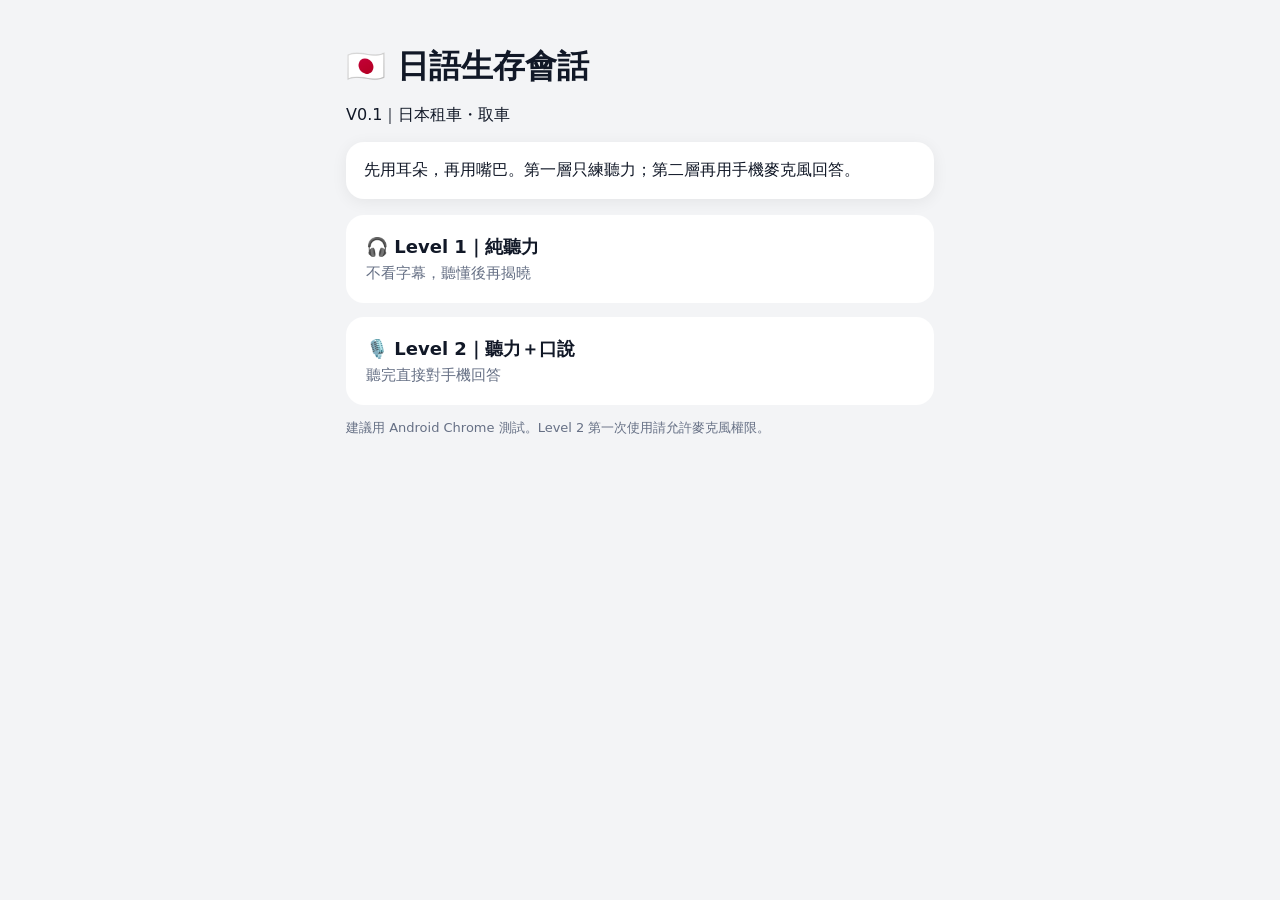
==== index.html @ bae82ac3 "Add files via upload" ====
<!doctype html><html lang="zh-Hant"><head><meta charset="utf-8"><meta name="viewport" content="width=device-width,initial-scale=1,viewport-fit=cover"><link rel="manifest" href="manifest.webmanifest"><link rel="stylesheet" href="style.css"><title>日語生存會話</title></head><body><main><h1>🇯🇵 日語生存會話</h1><p>V0.1｜日本租車・取車</p><div class="card">先用耳朵，再用嘴巴。第一層只練聽力；第二層再用手機麥克風回答。</div><a href="practice.html?mode=listen">🎧 Level 1｜純聽力<small>不看字幕，聽懂後再揭曉</small></a><a href="practice.html?mode=speak">🎙️ Level 2｜聽力＋口說<small>聽完直接對手機回答</small></a><p class="note">建議用 Android Chrome 測試。Level 2 第一次使用請允許麥克風權限。</p></main><script>if('serviceWorker'in navigator)navigator.serviceWorker.register('./sw.js')</script></body></html>
---- style.css ----
*{box-sizing:border-box}body{margin:0;background:#f3f4f6;color:#111827;font-family:system-ui,-apple-system,sans-serif}main{max-width:620px;margin:auto;padding:24px 16px}h1{margin-bottom:4px}.card,.phone{background:#fff;border-radius:18px;padding:18px;margin:16px 0;box-shadow:0 3px 16px #00000010}a{display:block;background:#fff;color:#111827;text-decoration:none;border-radius:18px;padding:20px;margin:14px 0;font-size:18px;font-weight:800}a small{display:block;color:#667085;font-weight:400;margin-top:5px}.note{color:#667085;font-size:13px}.phone{background:#111827;color:#fff;text-align:center;border-radius:28px}.play{width:88px;height:88px;border:0;border-radius:50%;font-size:32px;margin:20px}.phone button:not(.play){padding:10px;border:0;border-radius:10px}button{padding:11px 14px;border:1px solid #d0d5dd;border-radius:11px;background:#fff;font-weight:700}.mic{width:100%;background:#dc2626;color:#fff;border:0;padding:15px}.hidden{display:none}.nav{display:grid;grid-template-columns:1fr 1fr;gap:10px;margin-top:20px}.nav button:last-child{background:#175cd3;color:#fff;border:0}#ja{font-size:21px;line-height:1.7}
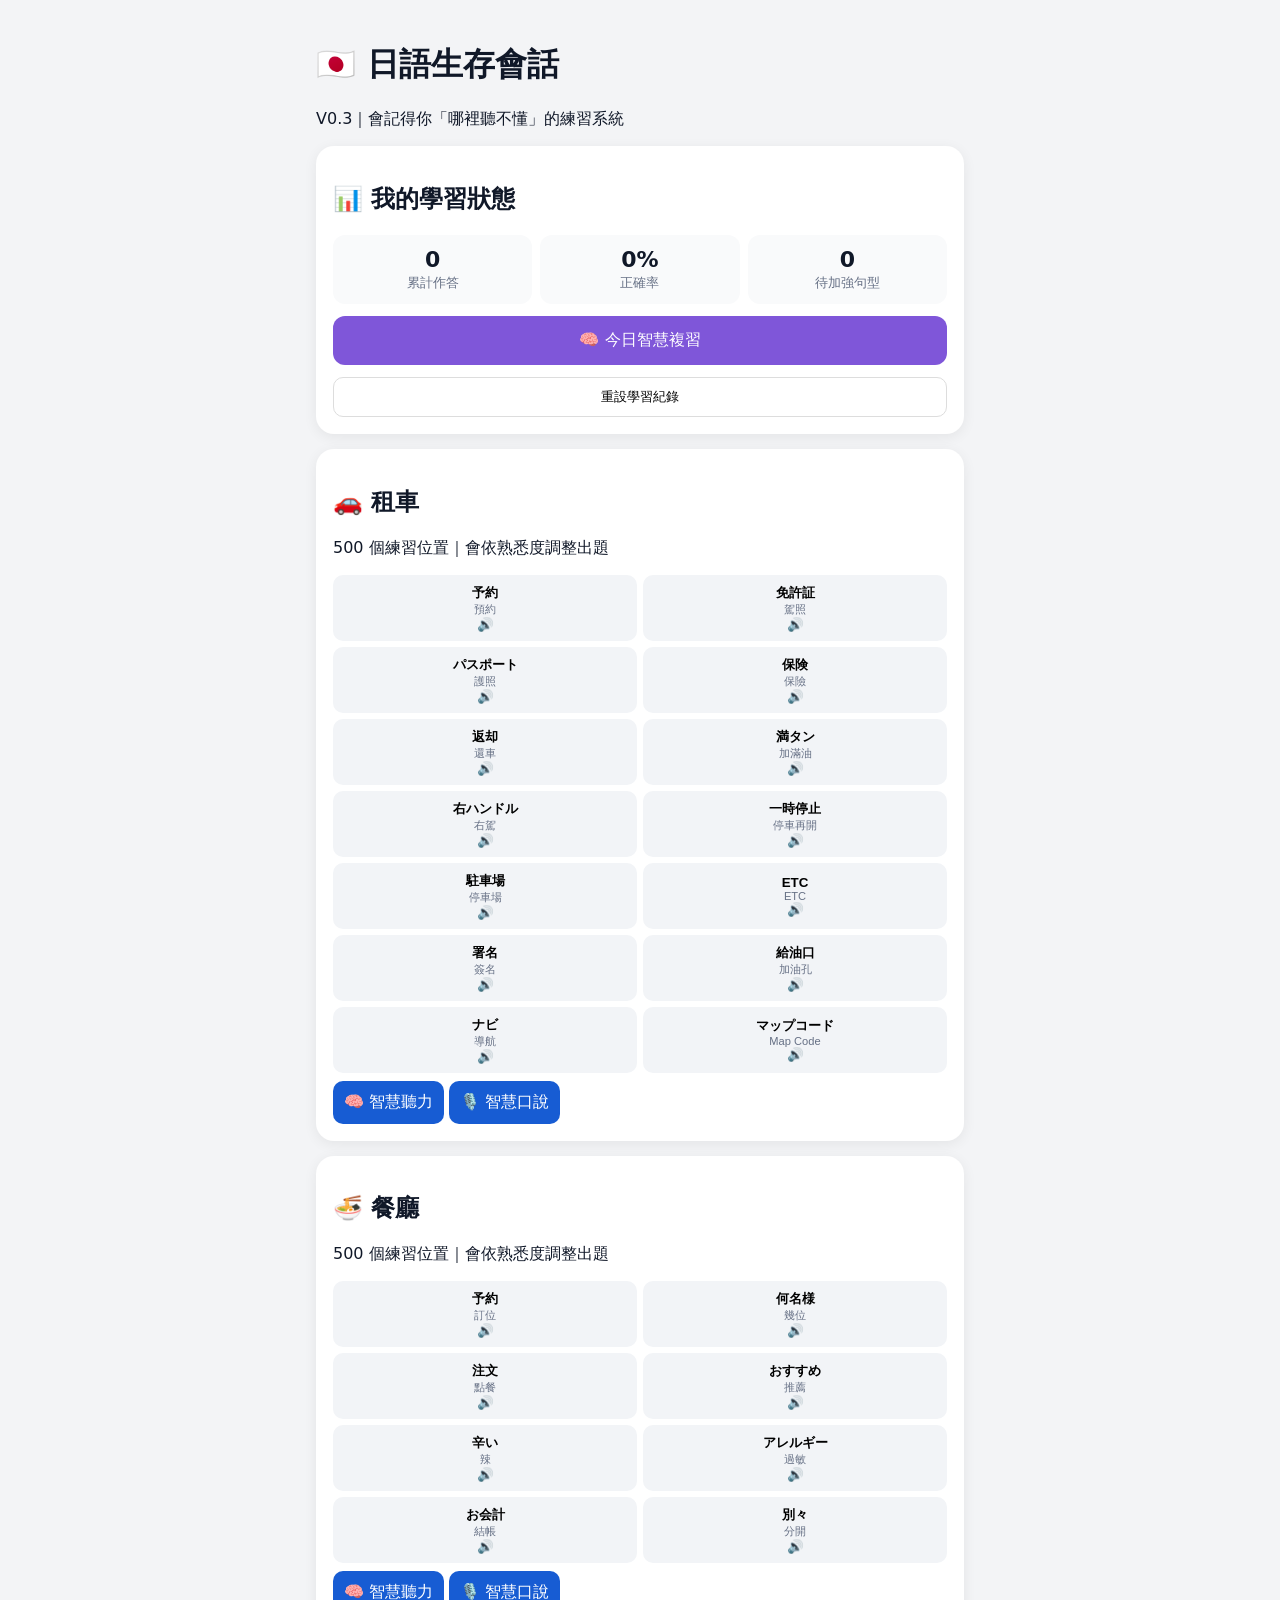
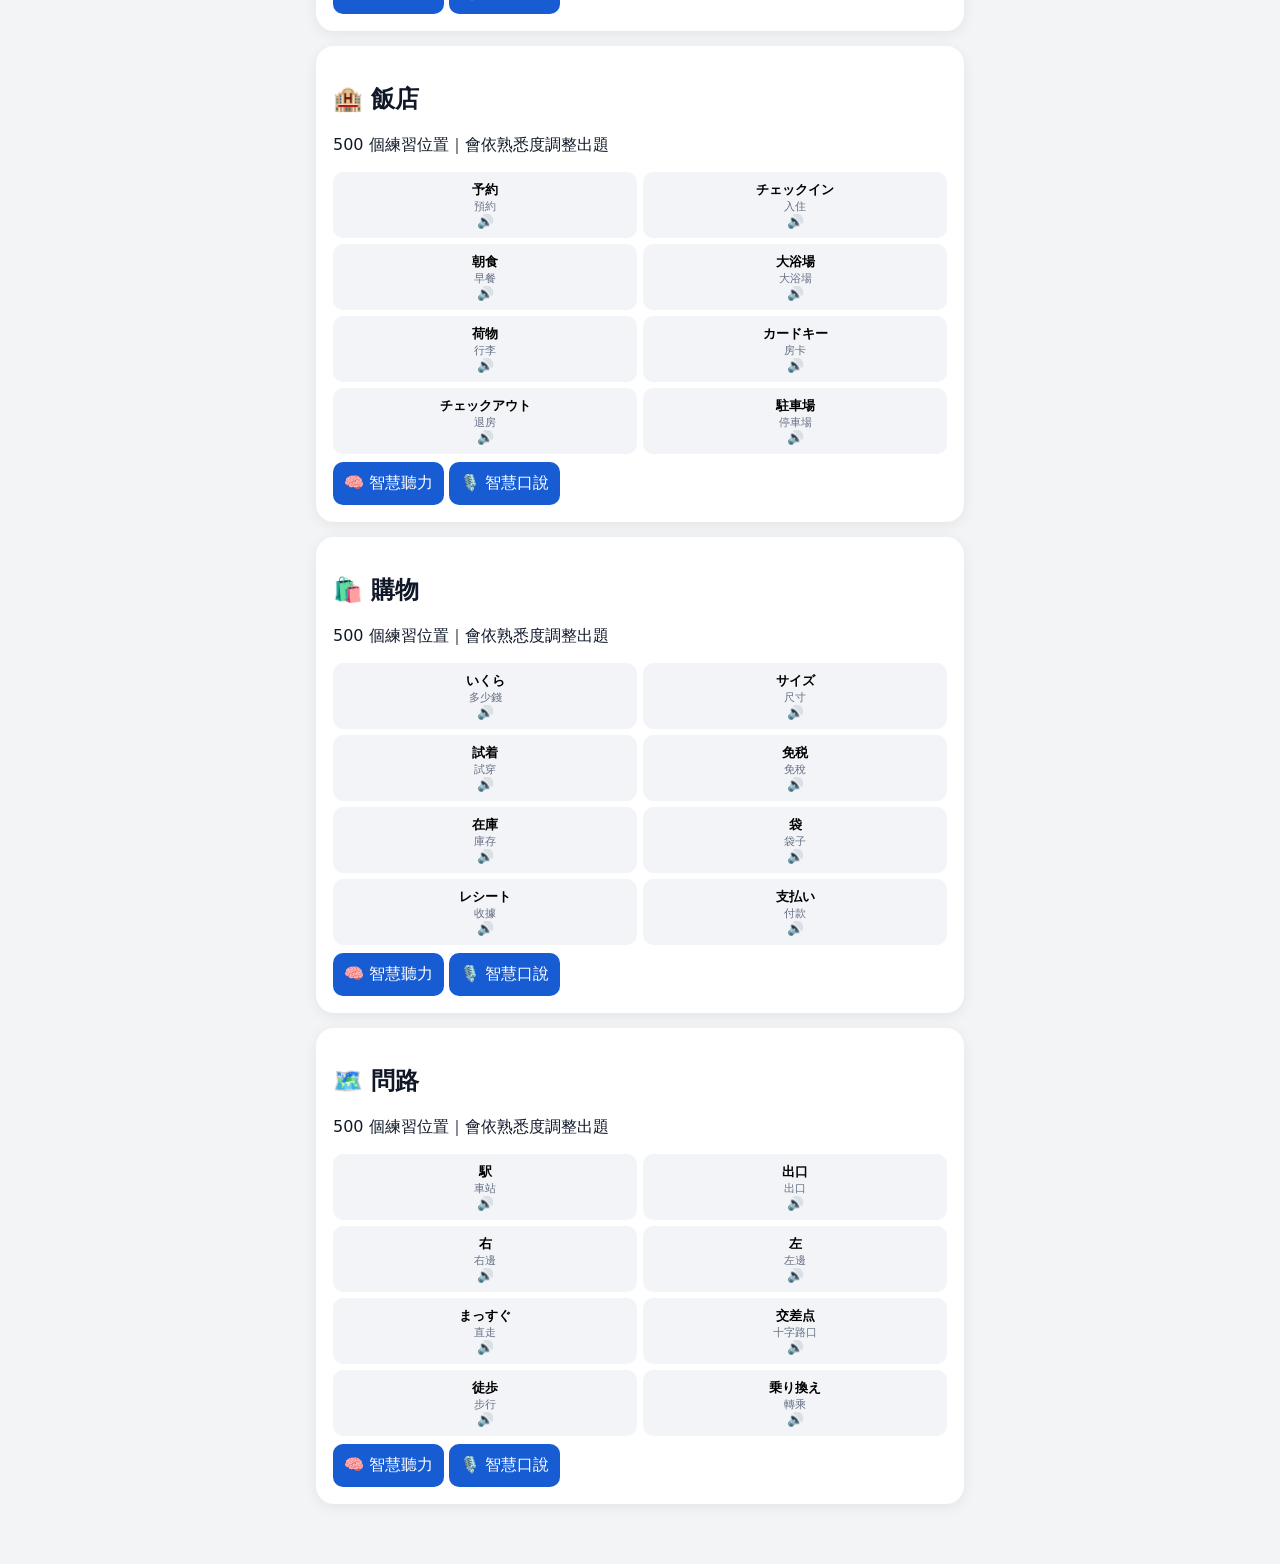
==== commit 1b222232: "Add files via upload" ====
--- a/index.html
+++ b/index.html
@@ -1 +1 @@
-<!doctype html><html lang="zh-Hant"><head><meta charset="utf-8"><meta name="viewport" content="width=device-width,initial-scale=1,viewport-fit=cover"><link rel="manifest" href="manifest.webmanifest"><link rel="stylesheet" href="style.css"><title>日語生存會話</title></head><body><main><h1>🇯🇵 日語生存會話</h1><p>V0.1｜日本租車・取車</p><div class="card">先用耳朵，再用嘴巴。第一層只練聽力；第二層再用手機麥克風回答。</div><a href="practice.html?mode=listen">🎧 Level 1｜純聽力<small>不看字幕，聽懂後再揭曉</small></a><a href="practice.html?mode=speak">🎙️ Level 2｜聽力＋口說<small>聽完直接對手機回答</small></a><p class="note">建議用 Android Chrome 測試。Level 2 第一次使用請允許麥克風權限。</p></main><script>if('serviceWorker'in navigator)navigator.serviceWorker.register('./sw.js')</script></body></html>+<!doctype html><html lang=zh-Hant><head><meta charset=utf-8><meta name=viewport content="width=device-width,initial-scale=1,viewport-fit=cover"><meta name=theme-color content="#111827"><link rel=manifest href=manifest.webmanifest><link rel=stylesheet href=style.css><title>日語生存會話</title></head><body><main><h1>🇯🇵 日語生存會話</h1><p>V0.3｜會記得你「哪裡聽不懂」的練習系統</p><section class="card dash"><h2>📊 我的學習狀態</h2><div id=stats></div><a class=review href="practice.html?cat=all&mode=listen&smart=1">🧠 今日智慧複習</a><button id=reset>重設學習紀錄</button></section><div id=cats></div></main><script src=app.js></script></body></html>
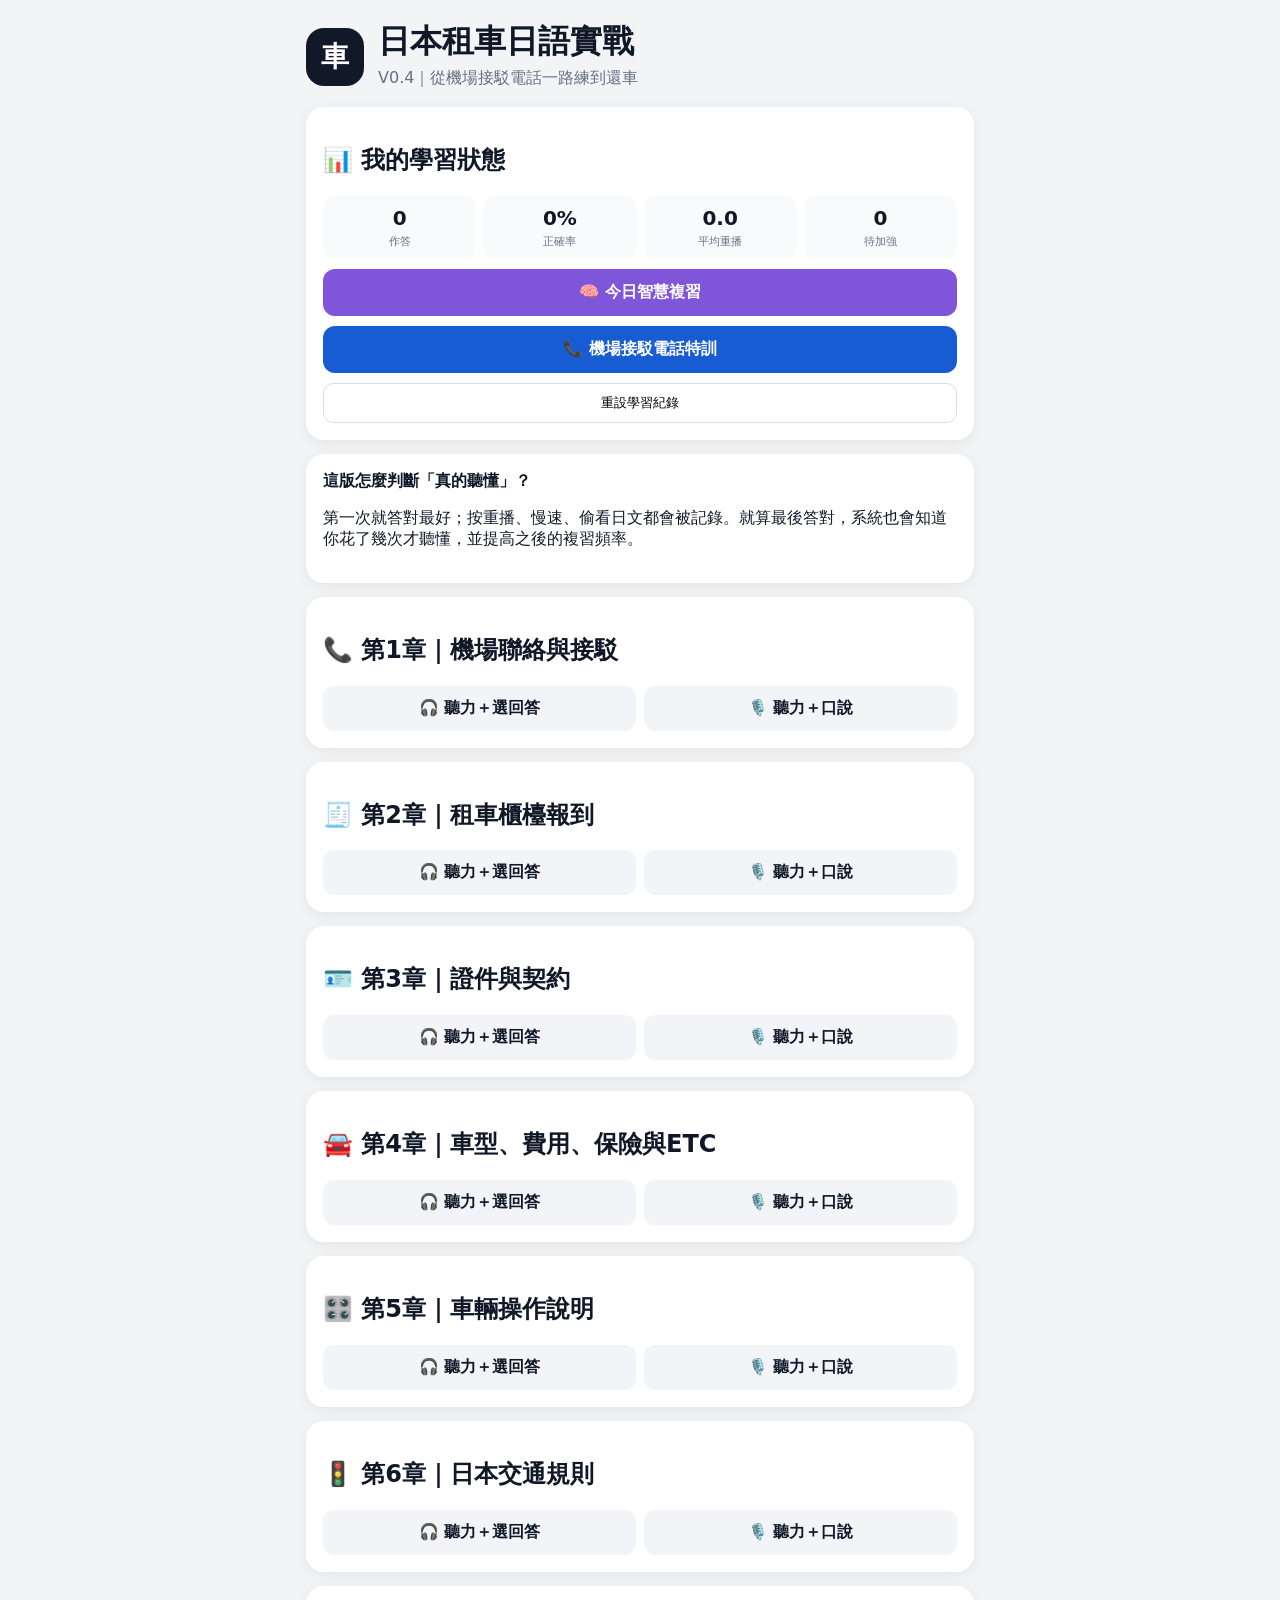
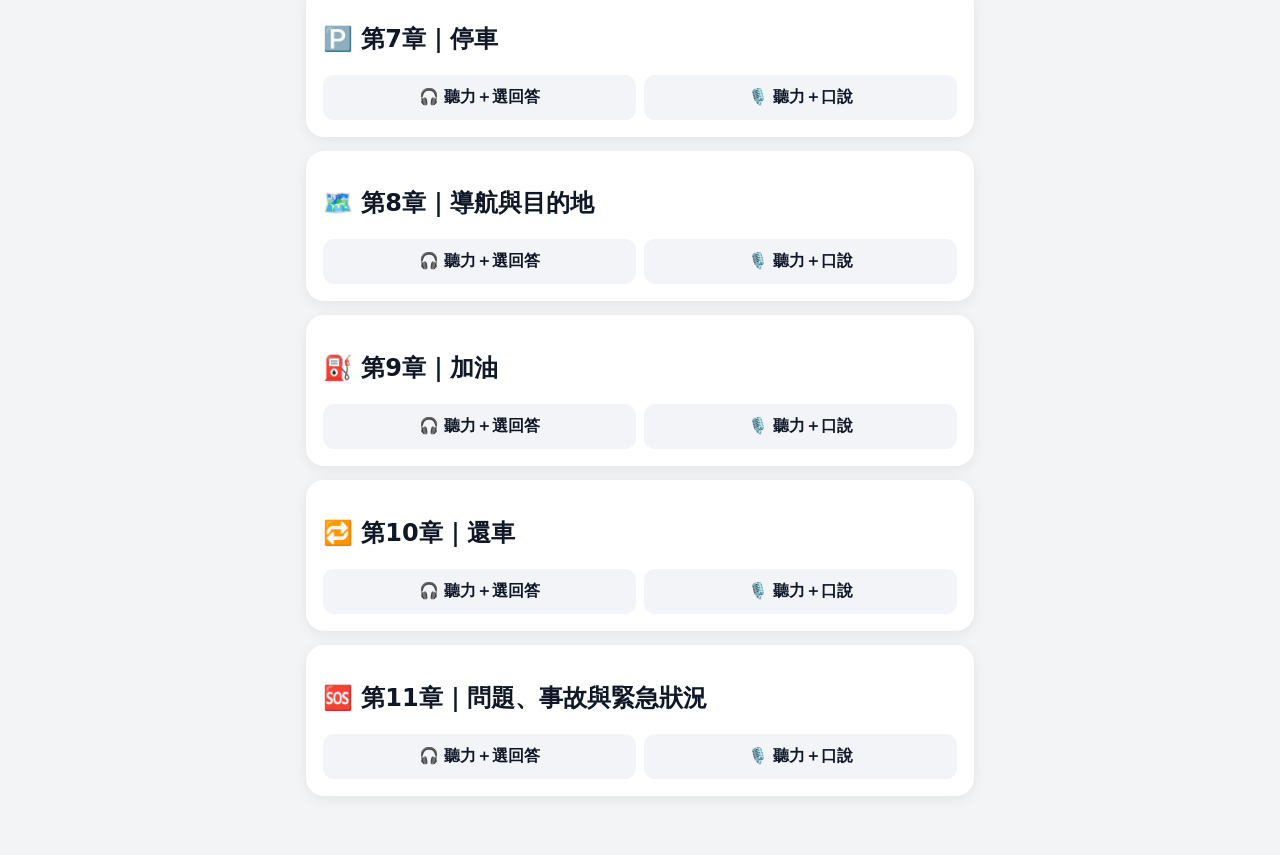
==== commit 4dc39044: "Add files via upload" ====
--- a/index.html
+++ b/index.html
@@ -1 +1 @@
-<!doctype html><html lang=zh-Hant><head><meta charset=utf-8><meta name=viewport content="width=device-width,initial-scale=1,viewport-fit=cover"><meta name=theme-color content="#111827"><link rel=manifest href=manifest.webmanifest><link rel=stylesheet href=style.css><title>日語生存會話</title></head><body><main><h1>🇯🇵 日語生存會話</h1><p>V0.3｜會記得你「哪裡聽不懂」的練習系統</p><section class="card dash"><h2>📊 我的學習狀態</h2><div id=stats></div><a class=review href="practice.html?cat=all&mode=listen&smart=1">🧠 今日智慧複習</a><button id=reset>重設學習紀錄</button></section><div id=cats></div></main><script src=app.js></script></body></html>+<!doctype html><html lang="zh-Hant"><head><meta charset="utf-8"><meta name="viewport" content="width=device-width,initial-scale=1,viewport-fit=cover"><meta name="theme-color" content="#111827"><link rel="manifest" href="manifest.webmanifest"><link rel="stylesheet" href="style.css"><title>日本租車日語實戰</title></head><body><main><div class="hero"><span>車</span><div><h1>日本租車日語實戰</h1><p>V0.4｜從機場接駁電話一路練到還車</p></div></div><section class="card dash"><h2>📊 我的學習狀態</h2><div id="stats"></div><a class="review" href="practice.html?chapter=all&mode=listen&smart=1">🧠 今日智慧複習</a><a class="review secondary" href="practice.html?chapter=airport&mode=listen&smart=1&phone=1">📞 機場接駁電話特訓</a><button id="reset">重設學習紀錄</button></section><section class="card"><b>這版怎麼判斷「真的聽懂」？</b><p>第一次就答對最好；按重播、慢速、偷看日文都會被記錄。就算最後答對，系統也會知道你花了幾次才聽懂，並提高之後的複習頻率。</p></section><div id="chapters"></div></main><script src="app.js"></script></body></html>
--- a/style.css
+++ b/style.css
@@ -0,0 +1 @@
+*{box-sizing:border-box}body{margin:0;background:#f3f4f6;color:#101828;font-family:system-ui,-apple-system,sans-serif}main{max-width:700px;margin:auto;padding:20px 16px 45px}.hero{display:flex;gap:14px;align-items:center}.hero>span{width:58px;height:58px;border-radius:18px;background:#111827;color:#fff;display:grid;place-items:center;font-size:28px;font-weight:900}.hero h1{margin:0}.hero p{margin:4px 0;color:#667085}.card{background:#fff;border-radius:18px;padding:17px;margin:14px 0;box-shadow:0 3px 14px #0001}.dash #stats{display:grid;grid-template-columns:repeat(4,1fr);gap:7px}.stat{background:#f9fafb;padding:10px 4px;border-radius:12px;text-align:center}.stat b{display:block;font-size:20px}.stat small{font-size:11px;color:#667085}.review{display:block;text-align:center;background:#7f56d9;color:white;text-decoration:none;padding:13px;border-radius:12px;margin:10px 0;font-weight:800}.review.secondary{background:#175cd3}.dash>button{width:100%;padding:10px;border:1px solid #ddd;background:white;border-radius:10px}.actions{display:grid;grid-template-columns:1fr 1fr;gap:8px}.actions a{padding:12px;border-radius:11px;background:#f2f4f7;text-decoration:none;text-align:center;color:#101828;font-weight:750}header{position:sticky;top:0;background:#fff;border-bottom:1px solid #e5e7eb;padding:10px 14px;display:flex;gap:10px;align-items:center;z-index:5}header>button{width:42px;height:42px;border:0;border-radius:11px;background:#f2f4f7;font-size:20px}header>div{display:flex;flex-direction:column}header small{color:#667085}.practice{padding-top:14px}.chip{display:inline-block;background:#eef4ff;color:#3538cd;border-radius:20px;padding:7px 11px;font-size:12px;font-weight:700}.phone{background:#111827;color:white;border-radius:28px;text-align:center;padding:22px 16px;margin:14px 0}.play{width:90px;height:90px;border:0;border-radius:50%;font-size:33px;margin:18px}.controls{display:flex;justify-content:center;gap:9px}.controls button{border:0;border-radius:11px;padding:10px 13px;background:#344054;color:white}.choice{width:100%;text-align:left;padding:13px 12px;border:1px solid #e4e7ec;background:white;border-radius:12px;margin:7px 0;font-size:16px}.choice.ok,.choice.right{background:#ecfdf3;border-color:#75e0a7}.choice.bad{background:#fef3f2;border-color:#fda29b}.wide{width:100%;border:1px solid #d0d5dd;background:#fff;border-radius:12px;padding:11px;margin-top:9px;font-weight:750}.ja{font-size:21px;line-height:1.7;font-weight:750;margin-top:13px}.zh{color:#475467;margin-top:7px;line-height:1.6}.keys{background:#fff7ed;color:#9a3412;padding:9px;border-radius:10px;margin-top:10px}.hidden{display:none!important}.good,.warn{padding:11px;border-radius:10px;margin-top:9px;line-height:1.55}.good{background:#ecfdf3;color:#027a48}.warn{background:#fffaeb;color:#b54708}.mic{width:100%;border:0;background:#dc2626;color:white;border-radius:14px;padding:15px;font-weight:800}#heard{background:#f9fafb;padding:12px;border-radius:10px;margin:10px 0;color:#475467}.sample{font-size:18px;line-height:1.7;padding:10px 3px}.metrics{font-size:12px;color:#667085;text-align:center;padding:8px}.next{width:100%;border:0;background:#175cd3;color:white;border-radius:13px;padding:14px;font-weight:800;font-size:16px}@media(max-width:520px){.dash #stats{grid-template-columns:repeat(2,1fr)}.actions{grid-template-columns:1fr}}
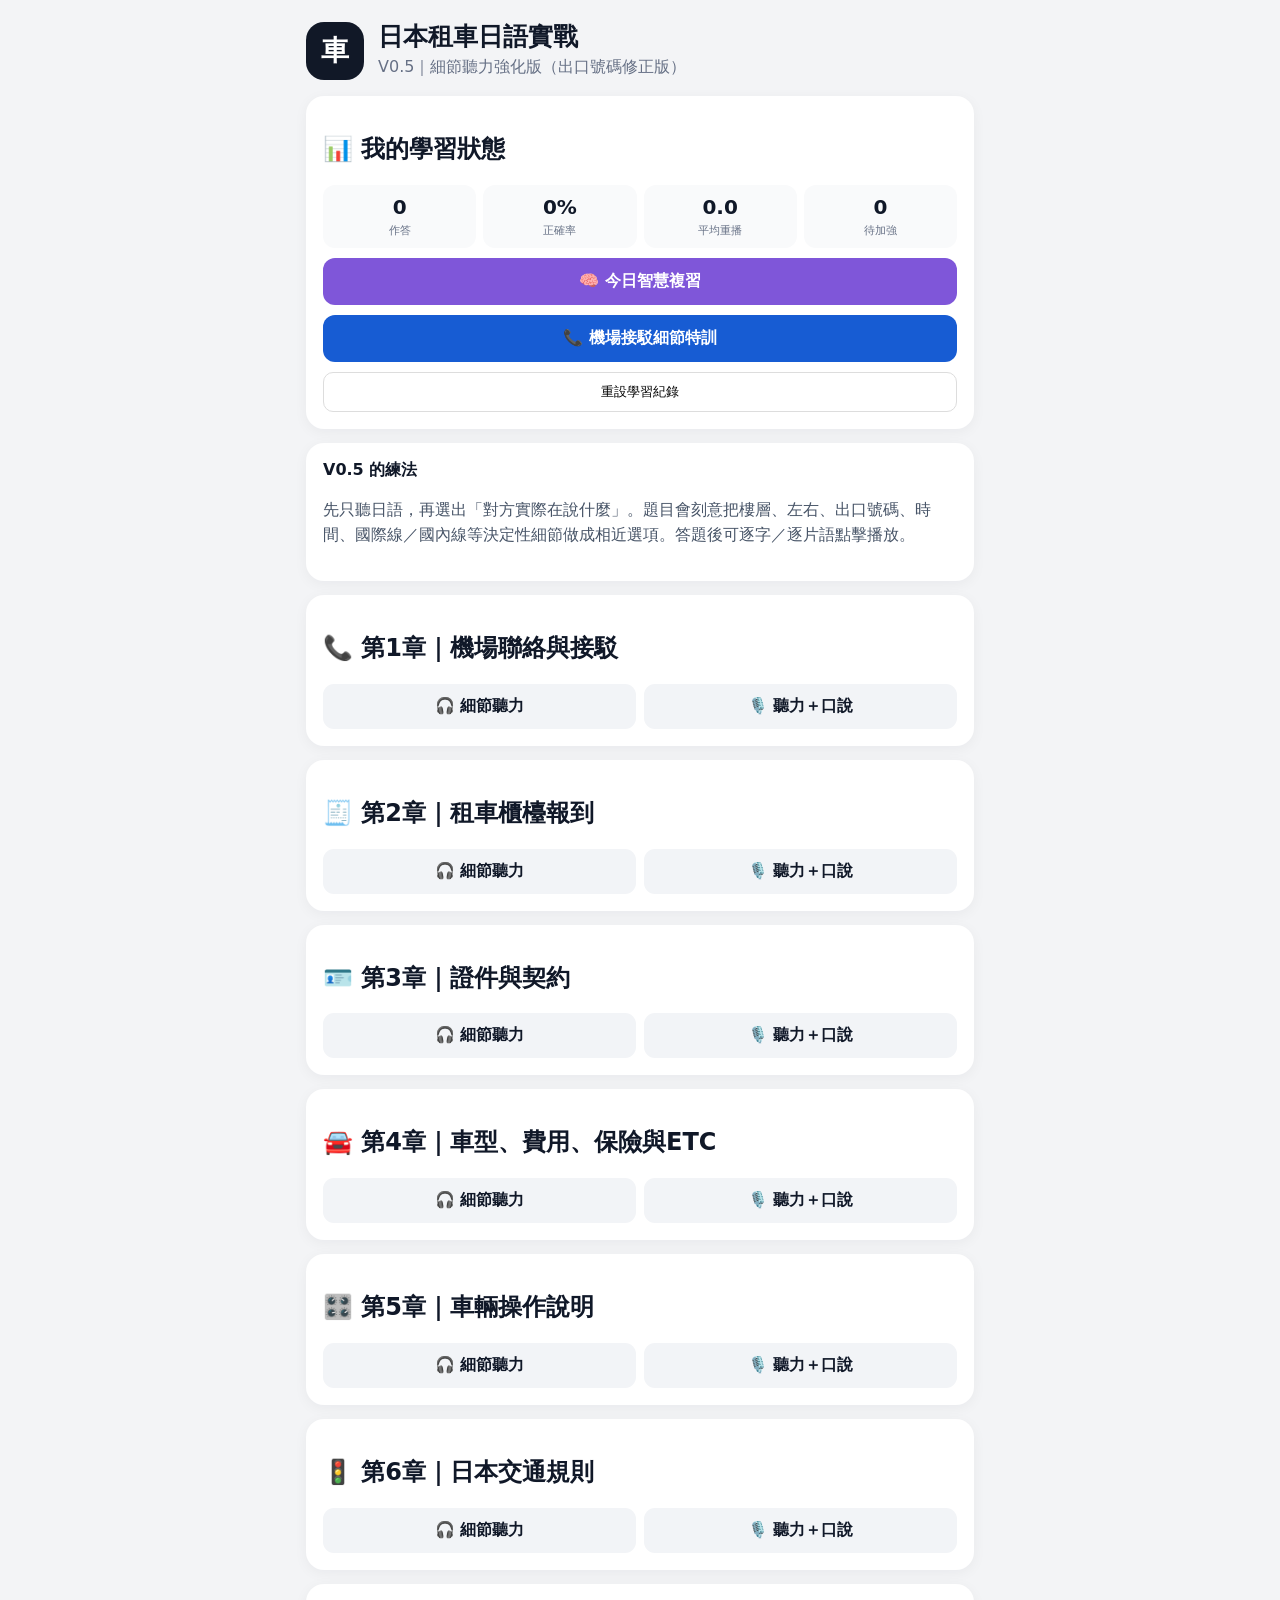
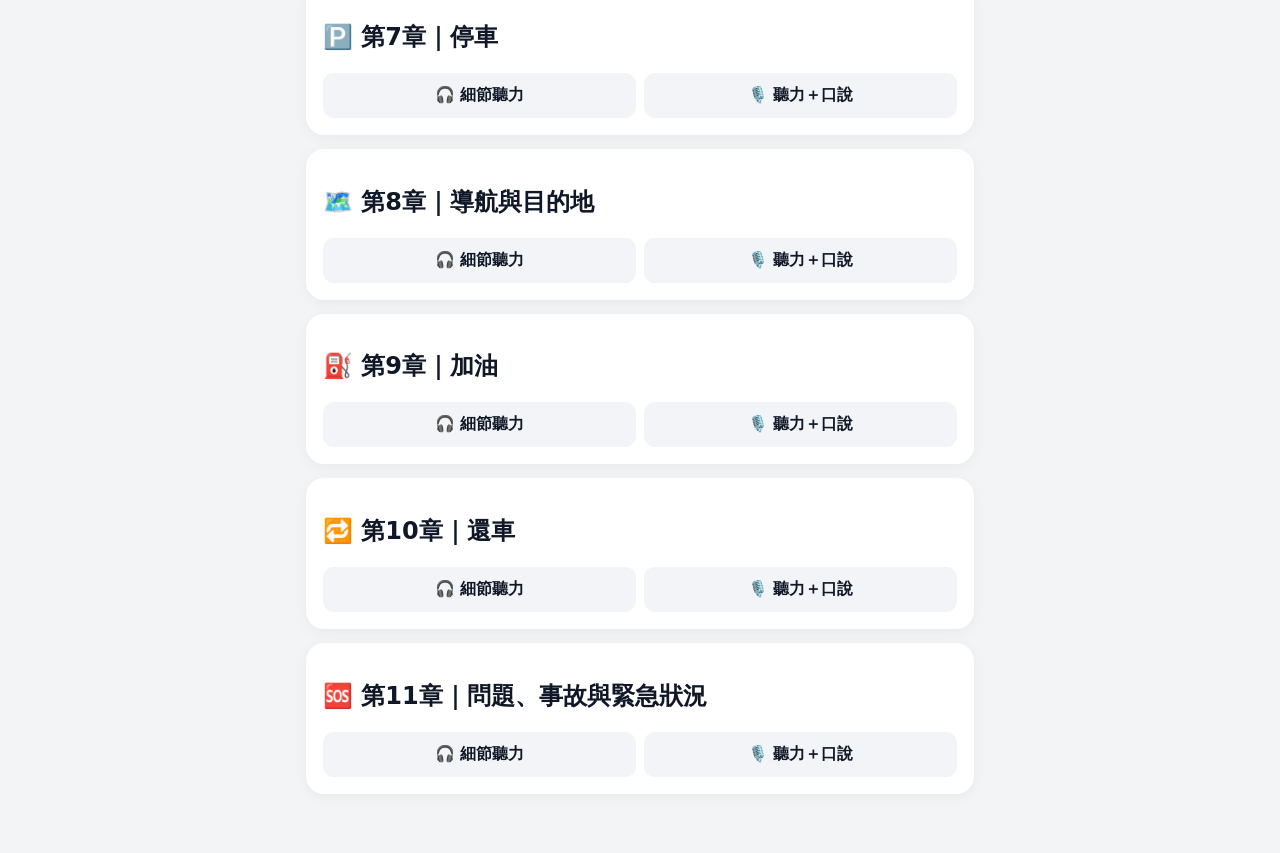
==== commit 26689732: "Add files via upload" ====
--- a/index.html
+++ b/index.html
@@ -1 +1 @@
-<!doctype html><html lang="zh-Hant"><head><meta charset="utf-8"><meta name="viewport" content="width=device-width,initial-scale=1,viewport-fit=cover"><meta name="theme-color" content="#111827"><link rel="manifest" href="manifest.webmanifest"><link rel="stylesheet" href="style.css"><title>日本租車日語實戰</title></head><body><main><div class="hero"><span>車</span><div><h1>日本租車日語實戰</h1><p>V0.4｜從機場接駁電話一路練到還車</p></div></div><section class="card dash"><h2>📊 我的學習狀態</h2><div id="stats"></div><a class="review" href="practice.html?chapter=all&mode=listen&smart=1">🧠 今日智慧複習</a><a class="review secondary" href="practice.html?chapter=airport&mode=listen&smart=1&phone=1">📞 機場接駁電話特訓</a><button id="reset">重設學習紀錄</button></section><section class="card"><b>這版怎麼判斷「真的聽懂」？</b><p>第一次就答對最好；按重播、慢速、偷看日文都會被記錄。就算最後答對，系統也會知道你花了幾次才聽懂，並提高之後的複習頻率。</p></section><div id="chapters"></div></main><script src="app.js"></script></body></html>+<!doctype html><html lang="zh-Hant"><head><meta charset="utf-8"><meta name="viewport" content="width=device-width,initial-scale=1,viewport-fit=cover"><meta name="theme-color" content="#111827"><link rel="manifest" href="manifest.webmanifest"><link rel="stylesheet" href="style.css"><title>日本租車日語實戰</title></head><body><main><div class="hero"><span>車</span><div><h1>日本租車日語實戰</h1><p>V0.5｜細節聽力強化版（出口號碼修正版）</p></div></div><section class="card dash"><h2>📊 我的學習狀態</h2><div id="stats"></div><a class="review" href="practice.html?chapter=all&mode=listen&smart=1">🧠 今日智慧複習</a><a class="review secondary" href="practice.html?chapter=airport&mode=listen&smart=1&phone=1">📞 機場接駁細節特訓</a><button id="reset">重設學習紀錄</button></section><section class="card"><b>V0.5 的練法</b><p>先只聽日語，再選出「對方實際在說什麼」。題目會刻意把樓層、左右、出口號碼、時間、國際線／國內線等決定性細節做成相近選項。答題後可逐字／逐片語點擊播放。</p></section><div id="chapters"></div></main><script src="app.js"></script></body></html>
--- a/style.css
+++ b/style.css
@@ -1 +1 @@
-*{box-sizing:border-box}body{margin:0;background:#f3f4f6;color:#101828;font-family:system-ui,-apple-system,sans-serif}main{max-width:700px;margin:auto;padding:20px 16px 45px}.hero{display:flex;gap:14px;align-items:center}.hero>span{width:58px;height:58px;border-radius:18px;background:#111827;color:#fff;display:grid;place-items:center;font-size:28px;font-weight:900}.hero h1{margin:0}.hero p{margin:4px 0;color:#667085}.card{background:#fff;border-radius:18px;padding:17px;margin:14px 0;box-shadow:0 3px 14px #0001}.dash #stats{display:grid;grid-template-columns:repeat(4,1fr);gap:7px}.stat{background:#f9fafb;padding:10px 4px;border-radius:12px;text-align:center}.stat b{display:block;font-size:20px}.stat small{font-size:11px;color:#667085}.review{display:block;text-align:center;background:#7f56d9;color:white;text-decoration:none;padding:13px;border-radius:12px;margin:10px 0;font-weight:800}.review.secondary{background:#175cd3}.dash>button{width:100%;padding:10px;border:1px solid #ddd;background:white;border-radius:10px}.actions{display:grid;grid-template-columns:1fr 1fr;gap:8px}.actions a{padding:12px;border-radius:11px;background:#f2f4f7;text-decoration:none;text-align:center;color:#101828;font-weight:750}header{position:sticky;top:0;background:#fff;border-bottom:1px solid #e5e7eb;padding:10px 14px;display:flex;gap:10px;align-items:center;z-index:5}header>button{width:42px;height:42px;border:0;border-radius:11px;background:#f2f4f7;font-size:20px}header>div{display:flex;flex-direction:column}header small{color:#667085}.practice{padding-top:14px}.chip{display:inline-block;background:#eef4ff;color:#3538cd;border-radius:20px;padding:7px 11px;font-size:12px;font-weight:700}.phone{background:#111827;color:white;border-radius:28px;text-align:center;padding:22px 16px;margin:14px 0}.play{width:90px;height:90px;border:0;border-radius:50%;font-size:33px;margin:18px}.controls{display:flex;justify-content:center;gap:9px}.controls button{border:0;border-radius:11px;padding:10px 13px;background:#344054;color:white}.choice{width:100%;text-align:left;padding:13px 12px;border:1px solid #e4e7ec;background:white;border-radius:12px;margin:7px 0;font-size:16px}.choice.ok,.choice.right{background:#ecfdf3;border-color:#75e0a7}.choice.bad{background:#fef3f2;border-color:#fda29b}.wide{width:100%;border:1px solid #d0d5dd;background:#fff;border-radius:12px;padding:11px;margin-top:9px;font-weight:750}.ja{font-size:21px;line-height:1.7;font-weight:750;margin-top:13px}.zh{color:#475467;margin-top:7px;line-height:1.6}.keys{background:#fff7ed;color:#9a3412;padding:9px;border-radius:10px;margin-top:10px}.hidden{display:none!important}.good,.warn{padding:11px;border-radius:10px;margin-top:9px;line-height:1.55}.good{background:#ecfdf3;color:#027a48}.warn{background:#fffaeb;color:#b54708}.mic{width:100%;border:0;background:#dc2626;color:white;border-radius:14px;padding:15px;font-weight:800}#heard{background:#f9fafb;padding:12px;border-radius:10px;margin:10px 0;color:#475467}.sample{font-size:18px;line-height:1.7;padding:10px 3px}.metrics{font-size:12px;color:#667085;text-align:center;padding:8px}.next{width:100%;border:0;background:#175cd3;color:white;border-radius:13px;padding:14px;font-weight:800;font-size:16px}@media(max-width:520px){.dash #stats{grid-template-columns:repeat(2,1fr)}.actions{grid-template-columns:1fr}}+*{box-sizing:border-box}body{margin:0;background:#f3f4f6;color:#101828;font-family:system-ui,-apple-system,"Noto Sans TC",sans-serif}main{max-width:700px;margin:auto;padding:20px 16px 45px}.hero{display:flex;gap:14px;align-items:center}.hero>span{width:58px;height:58px;border-radius:18px;background:#111827;color:#fff;display:grid;place-items:center;font-size:28px;font-weight:900}.hero h1{margin:0;font-size:25px}.hero p{margin:4px 0;color:#667085}.card{background:#fff;border-radius:18px;padding:17px;margin:14px 0;box-shadow:0 3px 14px #1018280c}.card p{line-height:1.6;color:#475467}.dash #stats{display:grid;grid-template-columns:repeat(4,1fr);gap:7px}.stat{background:#f9fafb;padding:10px 4px;border-radius:12px;text-align:center}.stat b{display:block;font-size:20px}.stat small{font-size:11px;color:#667085}.review{display:block;text-align:center;background:#7f56d9;color:#fff;text-decoration:none;padding:13px;border-radius:12px;margin:10px 0;font-weight:800}.review.secondary{background:#175cd3}.dash>button{width:100%;padding:10px;border:1px solid #ddd;background:#fff;border-radius:10px}.actions{display:grid;grid-template-columns:1fr 1fr;gap:8px}.actions a{padding:12px;border-radius:11px;background:#f2f4f7;text-decoration:none;text-align:center;color:#101828;font-weight:750}header{position:sticky;top:0;background:#fff;border-bottom:1px solid #e5e7eb;padding:10px 14px;display:flex;gap:10px;align-items:center;z-index:5}header>button{width:42px;height:42px;border:0;border-radius:11px;background:#f2f4f7;font-size:20px}header>div{display:flex;flex-direction:column}header small{color:#667085}.practice{padding-top:14px}.chip{display:inline-block;background:#eef4ff;color:#3538cd;border-radius:20px;padding:7px 11px;font-size:12px;font-weight:700}.phone{background:#111827;color:#fff;border-radius:28px;text-align:center;padding:22px 16px;margin:14px 0}.play{width:90px;height:90px;border:0;border-radius:50%;font-size:33px;margin:18px}.phone p{color:#d0d5dd}.controls{display:flex;justify-content:center;gap:9px}.controls button{border:0;border-radius:11px;padding:11px 14px;background:#344054;color:#fff}.hint{font-size:13px;margin:7px 0 10px}.choice{width:100%;text-align:left;padding:14px 12px;border:1px solid #e4e7ec;background:#fff;border-radius:12px;margin:7px 0;font-size:16px;line-height:1.5}.choice.ok,.choice.right{background:#ecfdf3;border-color:#75e0a7}.choice.bad{background:#fef3f2;border-color:#fda29b}.wide{width:100%;border:1px solid #d0d5dd;background:#fff;border-radius:12px;padding:12px;margin-top:9px;font-weight:750}.speakSentence{width:100%;display:flex;justify-content:space-between;align-items:center;gap:12px;border:1px solid #e4e7ec;background:#f9fafb;border-radius:14px;padding:12px;margin-top:12px;text-align:left}.ja{font-size:21px;line-height:1.7;font-weight:750}.zh{color:#475467;margin-top:10px;line-height:1.6}.breakTitle{font-size:13px;font-weight:800;margin-top:16px;color:#344054}.chunks{display:flex;flex-wrap:wrap;gap:8px;margin-top:8px}.chunk{display:grid;grid-template-columns:auto auto;grid-template-areas:"jp sp" "zh sp";align-items:center;gap:1px 8px;border:1px solid #d0d5dd;background:#fff;border-radius:12px;padding:9px 10px;text-align:left}.chunk b{grid-area:jp;font-size:16px}.chunk small{grid-area:zh;color:#667085}.chunk span{grid-area:sp}.hidden{display:none!important}.good,.warn{padding:11px;border-radius:10px;margin-top:9px;line-height:1.55}.good{background:#ecfdf3;color:#027a48}.warn{background:#fffaeb;color:#b54708}.mic{width:100%;border:0;background:#dc2626;color:#fff;border-radius:14px;padding:15px;font-weight:800}#heard{background:#f9fafb;padding:12px;border-radius:10px;margin:10px 0;color:#475467}.replyButtons{display:grid;gap:8px}.reply{display:flex;justify-content:space-between;align-items:center;text-align:left;gap:10px;padding:12px;border:1px solid #d0d5dd;background:#fff;border-radius:12px;font-size:17px}.metrics{font-size:12px;color:#667085;text-align:center;padding:8px;line-height:1.5}.next{width:100%;border:0;background:#175cd3;color:#fff;border-radius:13px;padding:14px;font-weight:800;font-size:16px}@media(max-width:520px){.dash #stats{grid-template-columns:repeat(2,1fr)}.actions{grid-template-columns:1fr}.hero h1{font-size:22px}}
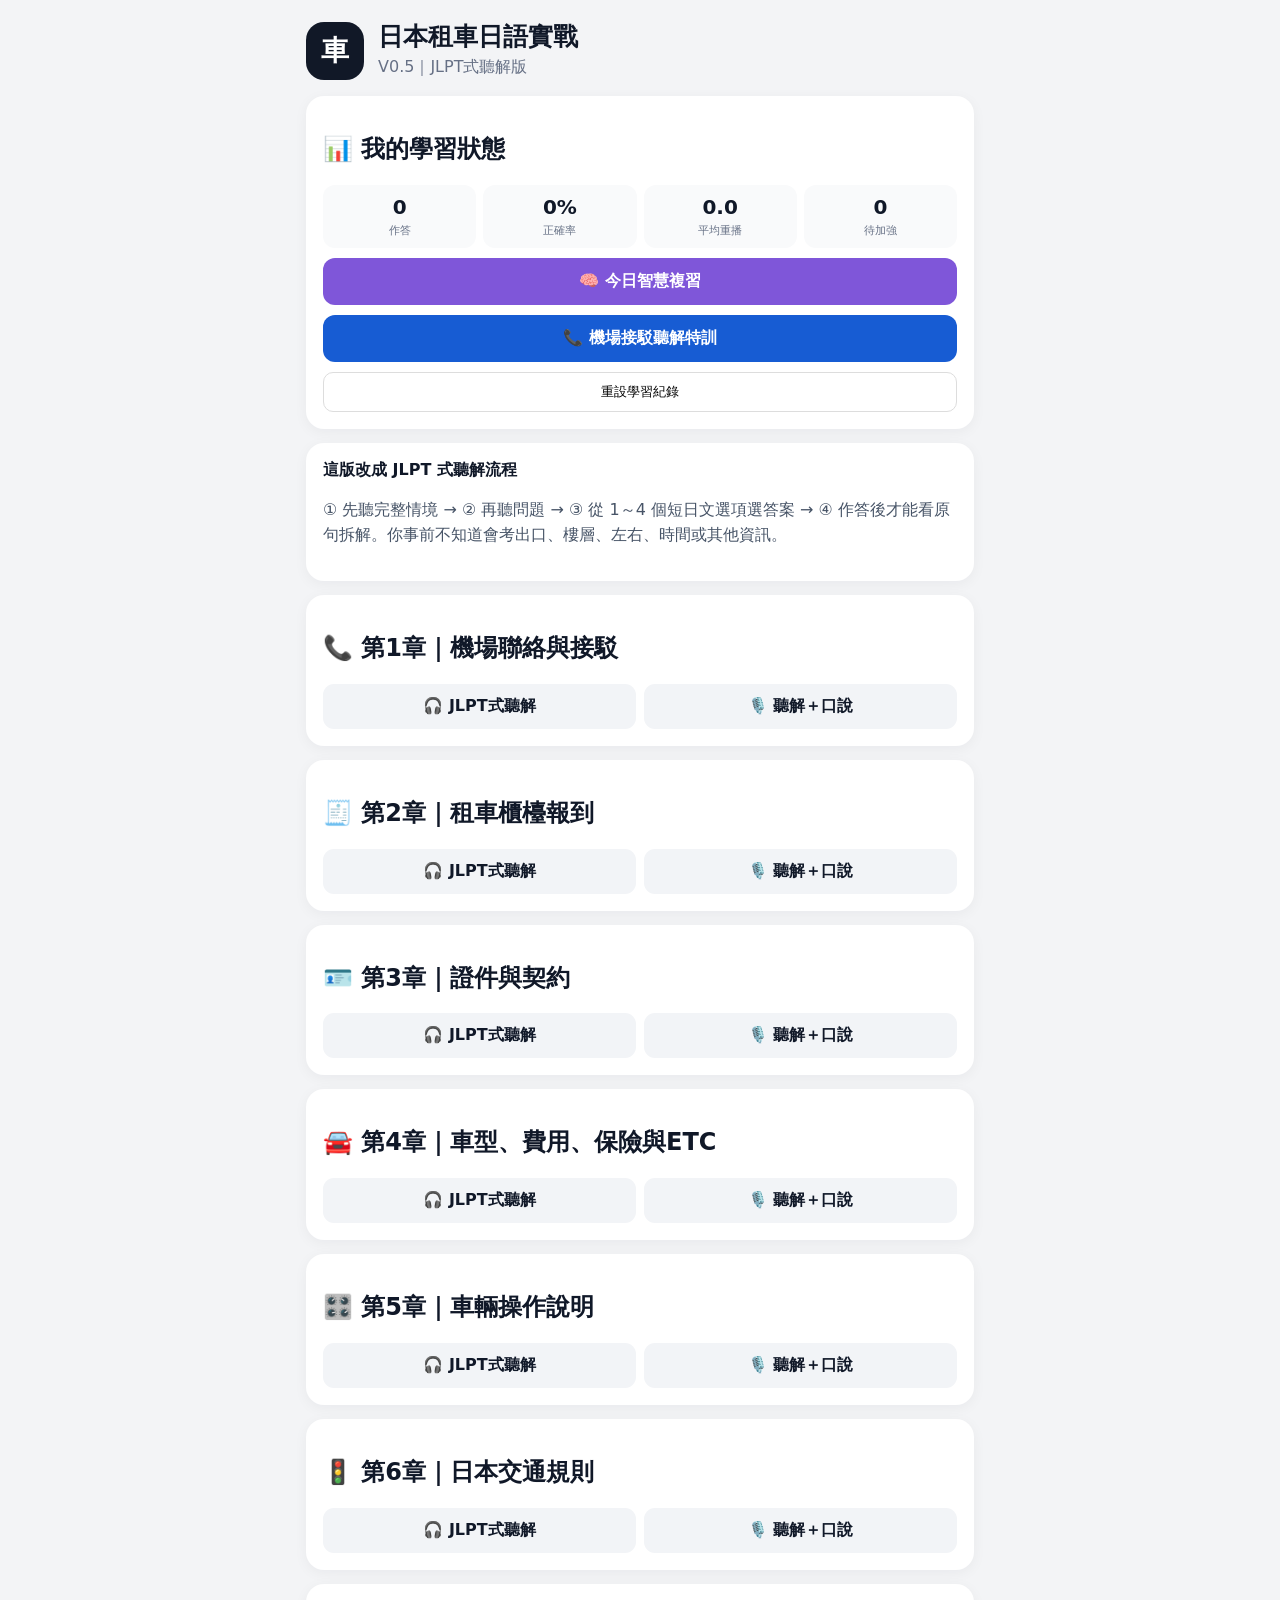
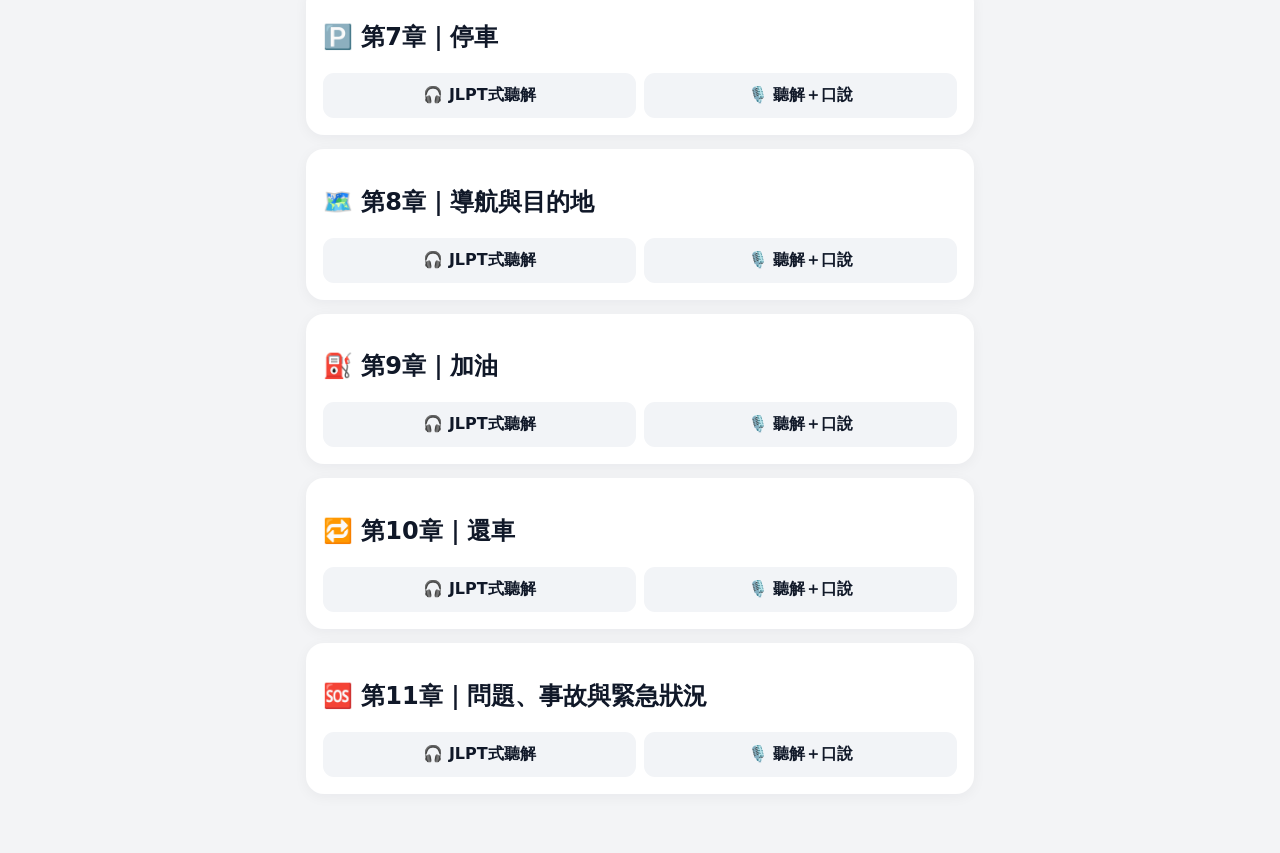
==== commit f020c762: "Add files via upload" ====
--- a/index.html
+++ b/index.html
@@ -1 +1,12 @@
-<!doctype html><html lang="zh-Hant"><head><meta charset="utf-8"><meta name="viewport" content="width=device-width,initial-scale=1,viewport-fit=cover"><meta name="theme-color" content="#111827"><link rel="manifest" href="manifest.webmanifest"><link rel="stylesheet" href="style.css"><title>日本租車日語實戰</title></head><body><main><div class="hero"><span>車</span><div><h1>日本租車日語實戰</h1><p>V0.5｜細節聽力強化版（出口號碼修正版）</p></div></div><section class="card dash"><h2>📊 我的學習狀態</h2><div id="stats"></div><a class="review" href="practice.html?chapter=all&mode=listen&smart=1">🧠 今日智慧複習</a><a class="review secondary" href="practice.html?chapter=airport&mode=listen&smart=1&phone=1">📞 機場接駁細節特訓</a><button id="reset">重設學習紀錄</button></section><section class="card"><b>V0.5 的練法</b><p>先只聽日語，再選出「對方實際在說什麼」。題目會刻意把樓層、左右、出口號碼、時間、國際線／國內線等決定性細節做成相近選項。答題後可逐字／逐片語點擊播放。</p></section><div id="chapters"></div></main><script src="app.js"></script></body></html>+<!doctype html><html lang="zh-Hant"><head>
+<meta charset="utf-8"><meta name="viewport" content="width=device-width,initial-scale=1,viewport-fit=cover">
+<meta name="theme-color" content="#111827"><link rel="manifest" href="manifest.webmanifest"><link rel="stylesheet" href="style.css">
+<title>日本租車日語實戰</title></head><body><main>
+<div class="hero"><span>車</span><div><h1>日本租車日語實戰</h1><p>V0.5｜JLPT式聽解版</p></div></div>
+<section class="card dash"><h2>📊 我的學習狀態</h2><div id="stats"></div>
+<a class="review" href="practice.html?chapter=all&mode=listen&smart=1">🧠 今日智慧複習</a>
+<a class="review secondary" href="practice.html?chapter=airport&mode=listen&smart=1&phone=1">📞 機場接駁聽解特訓</a>
+<button id="reset">重設學習紀錄</button></section>
+<section class="card"><b>這版改成 JLPT 式聽解流程</b>
+<p>① 先聽完整情境 → ② 再聽問題 → ③ 從 1～4 個短日文選項選答案 → ④ 作答後才能看原句拆解。你事前不知道會考出口、樓層、左右、時間或其他資訊。</p></section>
+<div id="chapters"></div></main><script src="app.js"></script></body></html>
--- a/style.css
+++ b/style.css
@@ -1 +1,5 @@
-*{box-sizing:border-box}body{margin:0;background:#f3f4f6;color:#101828;font-family:system-ui,-apple-system,"Noto Sans TC",sans-serif}main{max-width:700px;margin:auto;padding:20px 16px 45px}.hero{display:flex;gap:14px;align-items:center}.hero>span{width:58px;height:58px;border-radius:18px;background:#111827;color:#fff;display:grid;place-items:center;font-size:28px;font-weight:900}.hero h1{margin:0;font-size:25px}.hero p{margin:4px 0;color:#667085}.card{background:#fff;border-radius:18px;padding:17px;margin:14px 0;box-shadow:0 3px 14px #1018280c}.card p{line-height:1.6;color:#475467}.dash #stats{display:grid;grid-template-columns:repeat(4,1fr);gap:7px}.stat{background:#f9fafb;padding:10px 4px;border-radius:12px;text-align:center}.stat b{display:block;font-size:20px}.stat small{font-size:11px;color:#667085}.review{display:block;text-align:center;background:#7f56d9;color:#fff;text-decoration:none;padding:13px;border-radius:12px;margin:10px 0;font-weight:800}.review.secondary{background:#175cd3}.dash>button{width:100%;padding:10px;border:1px solid #ddd;background:#fff;border-radius:10px}.actions{display:grid;grid-template-columns:1fr 1fr;gap:8px}.actions a{padding:12px;border-radius:11px;background:#f2f4f7;text-decoration:none;text-align:center;color:#101828;font-weight:750}header{position:sticky;top:0;background:#fff;border-bottom:1px solid #e5e7eb;padding:10px 14px;display:flex;gap:10px;align-items:center;z-index:5}header>button{width:42px;height:42px;border:0;border-radius:11px;background:#f2f4f7;font-size:20px}header>div{display:flex;flex-direction:column}header small{color:#667085}.practice{padding-top:14px}.chip{display:inline-block;background:#eef4ff;color:#3538cd;border-radius:20px;padding:7px 11px;font-size:12px;font-weight:700}.phone{background:#111827;color:#fff;border-radius:28px;text-align:center;padding:22px 16px;margin:14px 0}.play{width:90px;height:90px;border:0;border-radius:50%;font-size:33px;margin:18px}.phone p{color:#d0d5dd}.controls{display:flex;justify-content:center;gap:9px}.controls button{border:0;border-radius:11px;padding:11px 14px;background:#344054;color:#fff}.hint{font-size:13px;margin:7px 0 10px}.choice{width:100%;text-align:left;padding:14px 12px;border:1px solid #e4e7ec;background:#fff;border-radius:12px;margin:7px 0;font-size:16px;line-height:1.5}.choice.ok,.choice.right{background:#ecfdf3;border-color:#75e0a7}.choice.bad{background:#fef3f2;border-color:#fda29b}.wide{width:100%;border:1px solid #d0d5dd;background:#fff;border-radius:12px;padding:12px;margin-top:9px;font-weight:750}.speakSentence{width:100%;display:flex;justify-content:space-between;align-items:center;gap:12px;border:1px solid #e4e7ec;background:#f9fafb;border-radius:14px;padding:12px;margin-top:12px;text-align:left}.ja{font-size:21px;line-height:1.7;font-weight:750}.zh{color:#475467;margin-top:10px;line-height:1.6}.breakTitle{font-size:13px;font-weight:800;margin-top:16px;color:#344054}.chunks{display:flex;flex-wrap:wrap;gap:8px;margin-top:8px}.chunk{display:grid;grid-template-columns:auto auto;grid-template-areas:"jp sp" "zh sp";align-items:center;gap:1px 8px;border:1px solid #d0d5dd;background:#fff;border-radius:12px;padding:9px 10px;text-align:left}.chunk b{grid-area:jp;font-size:16px}.chunk small{grid-area:zh;color:#667085}.chunk span{grid-area:sp}.hidden{display:none!important}.good,.warn{padding:11px;border-radius:10px;margin-top:9px;line-height:1.55}.good{background:#ecfdf3;color:#027a48}.warn{background:#fffaeb;color:#b54708}.mic{width:100%;border:0;background:#dc2626;color:#fff;border-radius:14px;padding:15px;font-weight:800}#heard{background:#f9fafb;padding:12px;border-radius:10px;margin:10px 0;color:#475467}.replyButtons{display:grid;gap:8px}.reply{display:flex;justify-content:space-between;align-items:center;text-align:left;gap:10px;padding:12px;border:1px solid #d0d5dd;background:#fff;border-radius:12px;font-size:17px}.metrics{font-size:12px;color:#667085;text-align:center;padding:8px;line-height:1.5}.next{width:100%;border:0;background:#175cd3;color:#fff;border-radius:13px;padding:14px;font-weight:800;font-size:16px}@media(max-width:520px){.dash #stats{grid-template-columns:repeat(2,1fr)}.actions{grid-template-columns:1fr}.hero h1{font-size:22px}}+*{box-sizing:border-box}body{margin:0;background:#f3f4f6;color:#101828;font-family:system-ui,-apple-system,"Noto Sans TC",sans-serif}main{max-width:700px;margin:auto;padding:20px 16px 45px}.hero{display:flex;gap:14px;align-items:center}.hero>span{width:58px;height:58px;border-radius:18px;background:#111827;color:#fff;display:grid;place-items:center;font-size:28px;font-weight:900}.hero h1{margin:0;font-size:25px}.hero p{margin:4px 0;color:#667085}.card{background:#fff;border-radius:18px;padding:17px;margin:14px 0;box-shadow:0 3px 14px #1018280c}.card p{line-height:1.6;color:#475467}.dash #stats{display:grid;grid-template-columns:repeat(4,1fr);gap:7px}.stat{background:#f9fafb;padding:10px 4px;border-radius:12px;text-align:center}.stat b{display:block;font-size:20px}.stat small{font-size:11px;color:#667085}.review{display:block;text-align:center;background:#7f56d9;color:#fff;text-decoration:none;padding:13px;border-radius:12px;margin:10px 0;font-weight:800}.review.secondary{background:#175cd3}.dash>button{width:100%;padding:10px;border:1px solid #ddd;background:#fff;border-radius:10px}.actions{display:grid;grid-template-columns:1fr 1fr;gap:8px}.actions a{padding:12px;border-radius:11px;background:#f2f4f7;text-decoration:none;text-align:center;color:#101828;font-weight:750}header{position:sticky;top:0;background:#fff;border-bottom:1px solid #e5e7eb;padding:10px 14px;display:flex;gap:10px;align-items:center;z-index:5}header>button{width:42px;height:42px;border:0;border-radius:11px;background:#f2f4f7;font-size:20px}header>div{display:flex;flex-direction:column}header small{color:#667085}.practice{padding-top:14px}.chip{display:inline-block;background:#eef4ff;color:#3538cd;border-radius:20px;padding:7px 11px;font-size:12px;font-weight:700}.phone{background:#111827;color:#fff;border-radius:28px;text-align:center;padding:22px 16px;margin:14px 0}.play{width:90px;height:90px;border:0;border-radius:50%;font-size:33px;margin:18px}.phone p{color:#d0d5dd}.controls{display:flex;justify-content:center;gap:9px}.controls button{border:0;border-radius:11px;padding:11px 14px;background:#344054;color:#fff}.hint{font-size:13px;margin:7px 0 10px}.choice{width:100%;text-align:left;padding:14px 12px;border:1px solid #e4e7ec;background:#fff;border-radius:12px;margin:7px 0;font-size:16px;line-height:1.5}.choice.ok,.choice.right{background:#ecfdf3;border-color:#75e0a7}.choice.bad{background:#fef3f2;border-color:#fda29b}.wide{width:100%;border:1px solid #d0d5dd;background:#fff;border-radius:12px;padding:12px;margin-top:9px;font-weight:750}.speakSentence{width:100%;display:flex;justify-content:space-between;align-items:center;gap:12px;border:1px solid #e4e7ec;background:#f9fafb;border-radius:14px;padding:12px;margin-top:12px;text-align:left}.ja{font-size:21px;line-height:1.7;font-weight:750}.zh{color:#475467;margin-top:10px;line-height:1.6}.breakTitle{font-size:13px;font-weight:800;margin-top:16px;color:#344054}.chunks{display:flex;flex-wrap:wrap;gap:8px;margin-top:8px}.chunk{display:grid;grid-template-columns:auto auto;grid-template-areas:"jp sp" "zh sp";align-items:center;gap:1px 8px;border:1px solid #d0d5dd;background:#fff;border-radius:12px;padding:9px 10px;text-align:left}.chunk b{grid-area:jp;font-size:16px}.chunk small{grid-area:zh;color:#667085}.chunk span{grid-area:sp}.hidden{display:none!important}.good,.warn{padding:11px;border-radius:10px;margin-top:9px;line-height:1.55}.good{background:#ecfdf3;color:#027a48}.warn{background:#fffaeb;color:#b54708}.mic{width:100%;border:0;background:#dc2626;color:#fff;border-radius:14px;padding:15px;font-weight:800}#heard{background:#f9fafb;padding:12px;border-radius:10px;margin:10px 0;color:#475467}.replyButtons{display:grid;gap:8px}.reply{display:flex;justify-content:space-between;align-items:center;text-align:left;gap:10px;padding:12px;border:1px solid #d0d5dd;background:#fff;border-radius:12px;font-size:17px}.metrics{font-size:12px;color:#667085;text-align:center;padding:8px;line-height:1.5}.next{width:100%;border:0;background:#175cd3;color:#fff;border-radius:13px;padding:14px;font-weight:800;font-size:16px}@media(max-width:520px){.dash #stats{grid-template-columns:repeat(2,1fr)}.actions{grid-template-columns:1fr}.hero h1{font-size:22px}}
+.step{font-size:13px;font-weight:800;color:#d0d5dd}.step.dark{color:#344054;margin-bottom:10px}
+.questionAudio{width:100%;display:flex;justify-content:space-between;align-items:center;gap:12px;border:1px solid #d0d5dd;background:#f9fafb;border-radius:14px;padding:14px;font-size:20px;font-weight:800;text-align:left}
+.jlptChoices{display:grid;gap:8px;margin-top:10px}.jlptChoices .choice{display:grid;grid-template-columns:34px 1fr 34px;align-items:center;gap:9px}
+.num{width:30px;height:30px;border-radius:50%;background:#f2f4f7;display:grid;place-items:center;font-weight:800}.speakerIcon{text-align:center}.opt{font-size:18px}
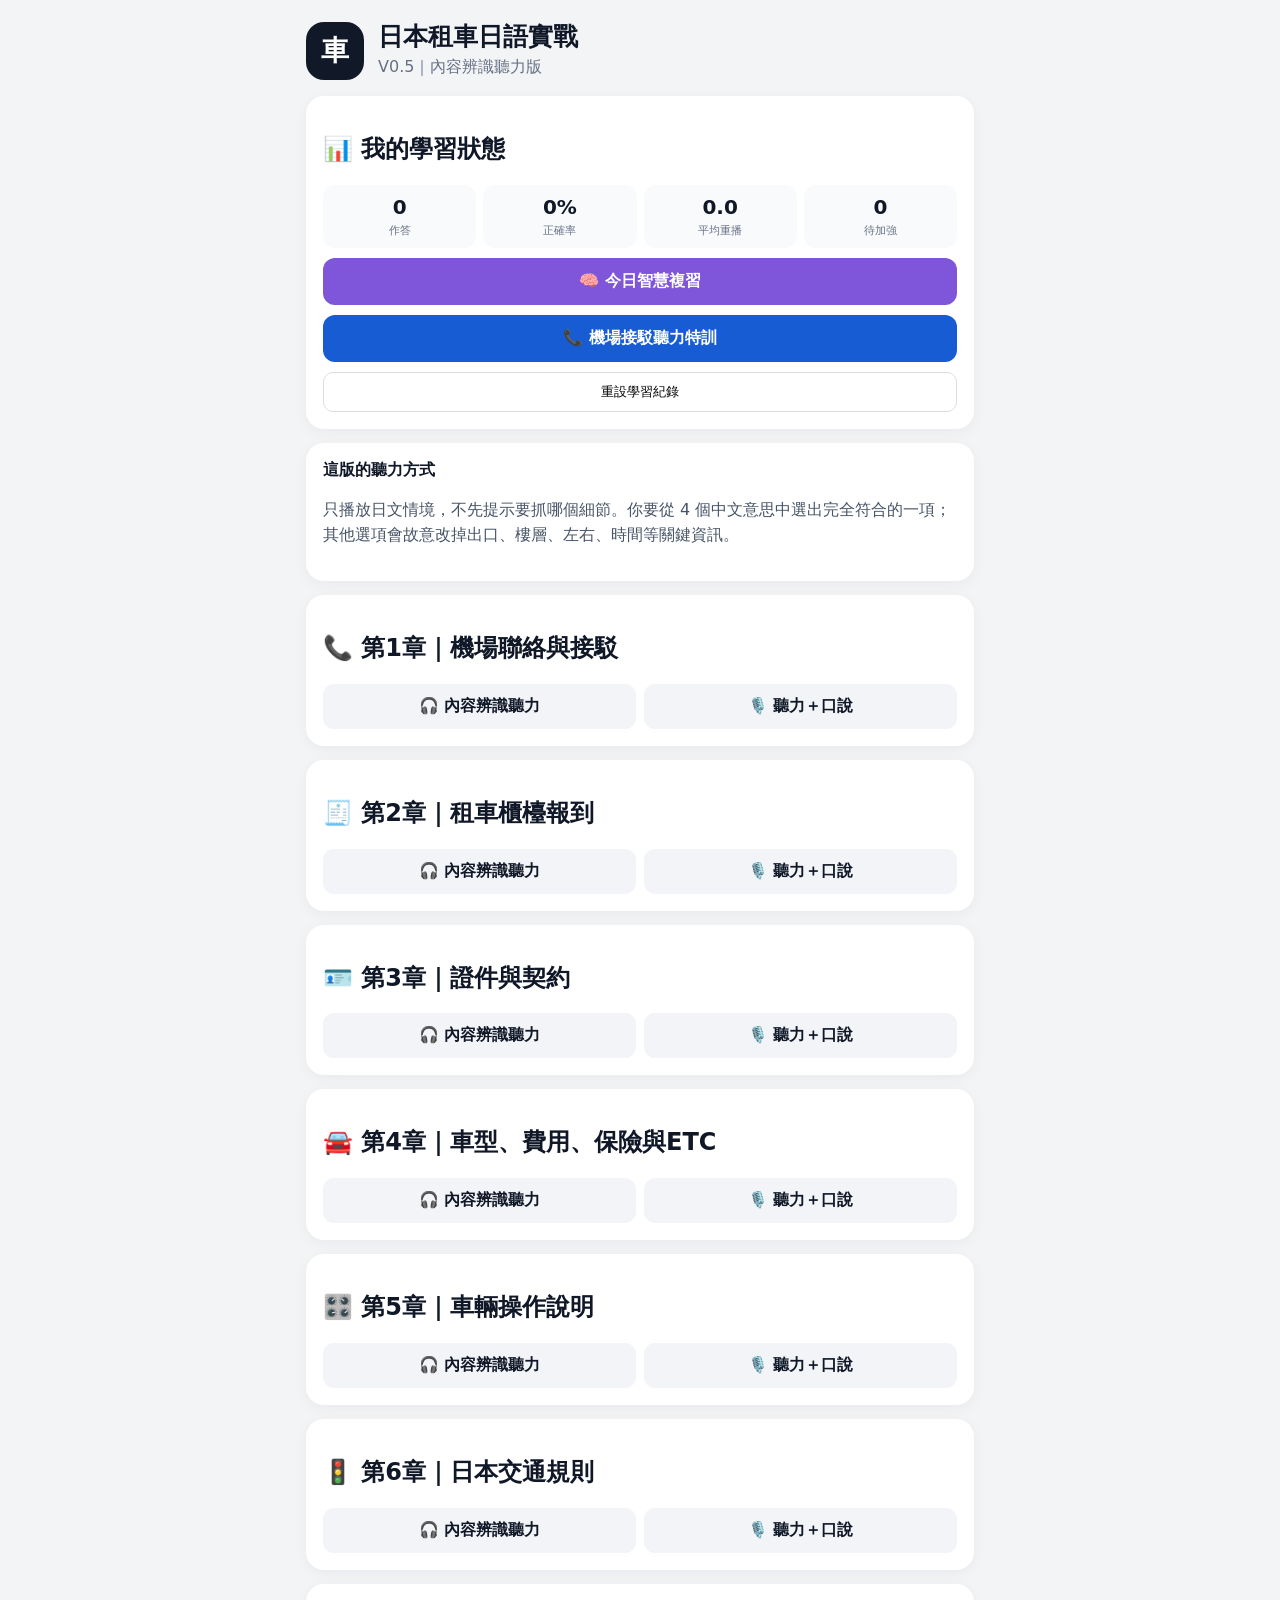
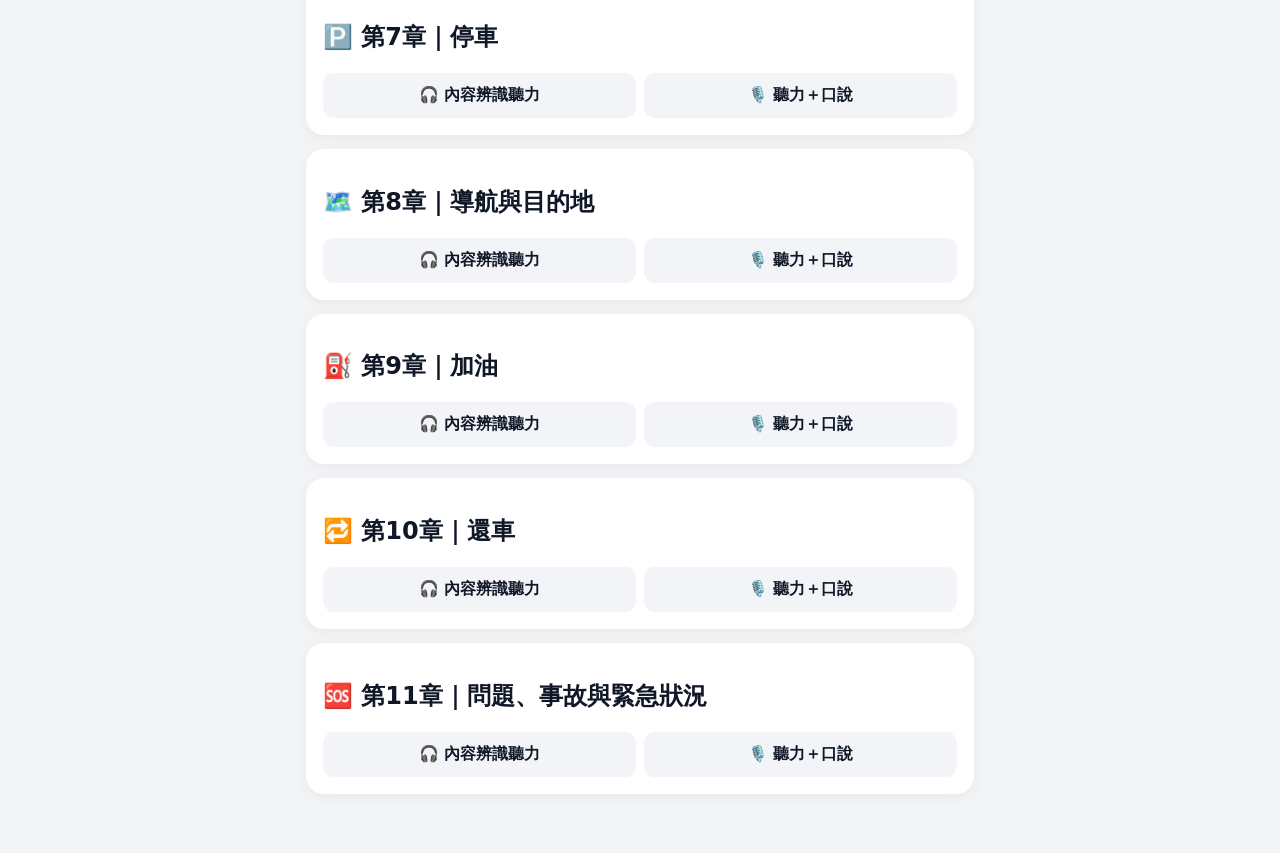
==== commit a6a3f582: "Add files via upload" ====
--- a/index.html
+++ b/index.html
@@ -2,11 +2,11 @@
 <meta charset="utf-8"><meta name="viewport" content="width=device-width,initial-scale=1,viewport-fit=cover">
 <meta name="theme-color" content="#111827"><link rel="manifest" href="manifest.webmanifest"><link rel="stylesheet" href="style.css">
 <title>日本租車日語實戰</title></head><body><main>
-<div class="hero"><span>車</span><div><h1>日本租車日語實戰</h1><p>V0.5｜JLPT式聽解版</p></div></div>
+<div class="hero"><span>車</span><div><h1>日本租車日語實戰</h1><p>V0.5｜內容辨識聽力版</p></div></div>
 <section class="card dash"><h2>📊 我的學習狀態</h2><div id="stats"></div>
 <a class="review" href="practice.html?chapter=all&mode=listen&smart=1">🧠 今日智慧複習</a>
-<a class="review secondary" href="practice.html?chapter=airport&mode=listen&smart=1&phone=1">📞 機場接駁聽解特訓</a>
+<a class="review secondary" href="practice.html?chapter=airport&mode=listen&smart=1&phone=1">📞 機場接駁聽力特訓</a>
 <button id="reset">重設學習紀錄</button></section>
-<section class="card"><b>這版改成 JLPT 式聽解流程</b>
-<p>① 先聽完整情境 → ② 再聽問題 → ③ 從 1～4 個短日文選項選答案 → ④ 作答後才能看原句拆解。你事前不知道會考出口、樓層、左右、時間或其他資訊。</p></section>
+<section class="card"><b>這版的聽力方式</b>
+<p>只播放日文情境，不先提示要抓哪個細節。你要從 4 個中文意思中選出完全符合的一項；其他選項會故意改掉出口、樓層、左右、時間等關鍵資訊。</p></section>
 <div id="chapters"></div></main><script src="app.js"></script></body></html>
--- a/style.css
+++ b/style.css
@@ -3,3 +3,9 @@
 .questionAudio{width:100%;display:flex;justify-content:space-between;align-items:center;gap:12px;border:1px solid #d0d5dd;background:#f9fafb;border-radius:14px;padding:14px;font-size:20px;font-weight:800;text-align:left}
 .jlptChoices{display:grid;gap:8px;margin-top:10px}.jlptChoices .choice{display:grid;grid-template-columns:34px 1fr 34px;align-items:center;gap:9px}
 .num{width:30px;height:30px;border-radius:50%;background:#f2f4f7;display:grid;place-items:center;font-weight:800}.speakerIcon{text-align:center}.opt{font-size:18px}
+
+.meaningChoices{display:grid;gap:10px;margin-top:10px}
+.meaningChoice{display:grid;grid-template-columns:34px 1fr;align-items:start;gap:10px;text-align:left;padding:14px;border:1px solid #d0d5dd;border-radius:14px;background:#fff;font-size:16px;line-height:1.55}
+.meaningChoice:disabled{opacity:1}
+.meaningChoice.ok,.meaningChoice.right{border-color:#12b76a;background:#ecfdf3}
+.meaningChoice.bad{border-color:#f04438;background:#fef3f2}
